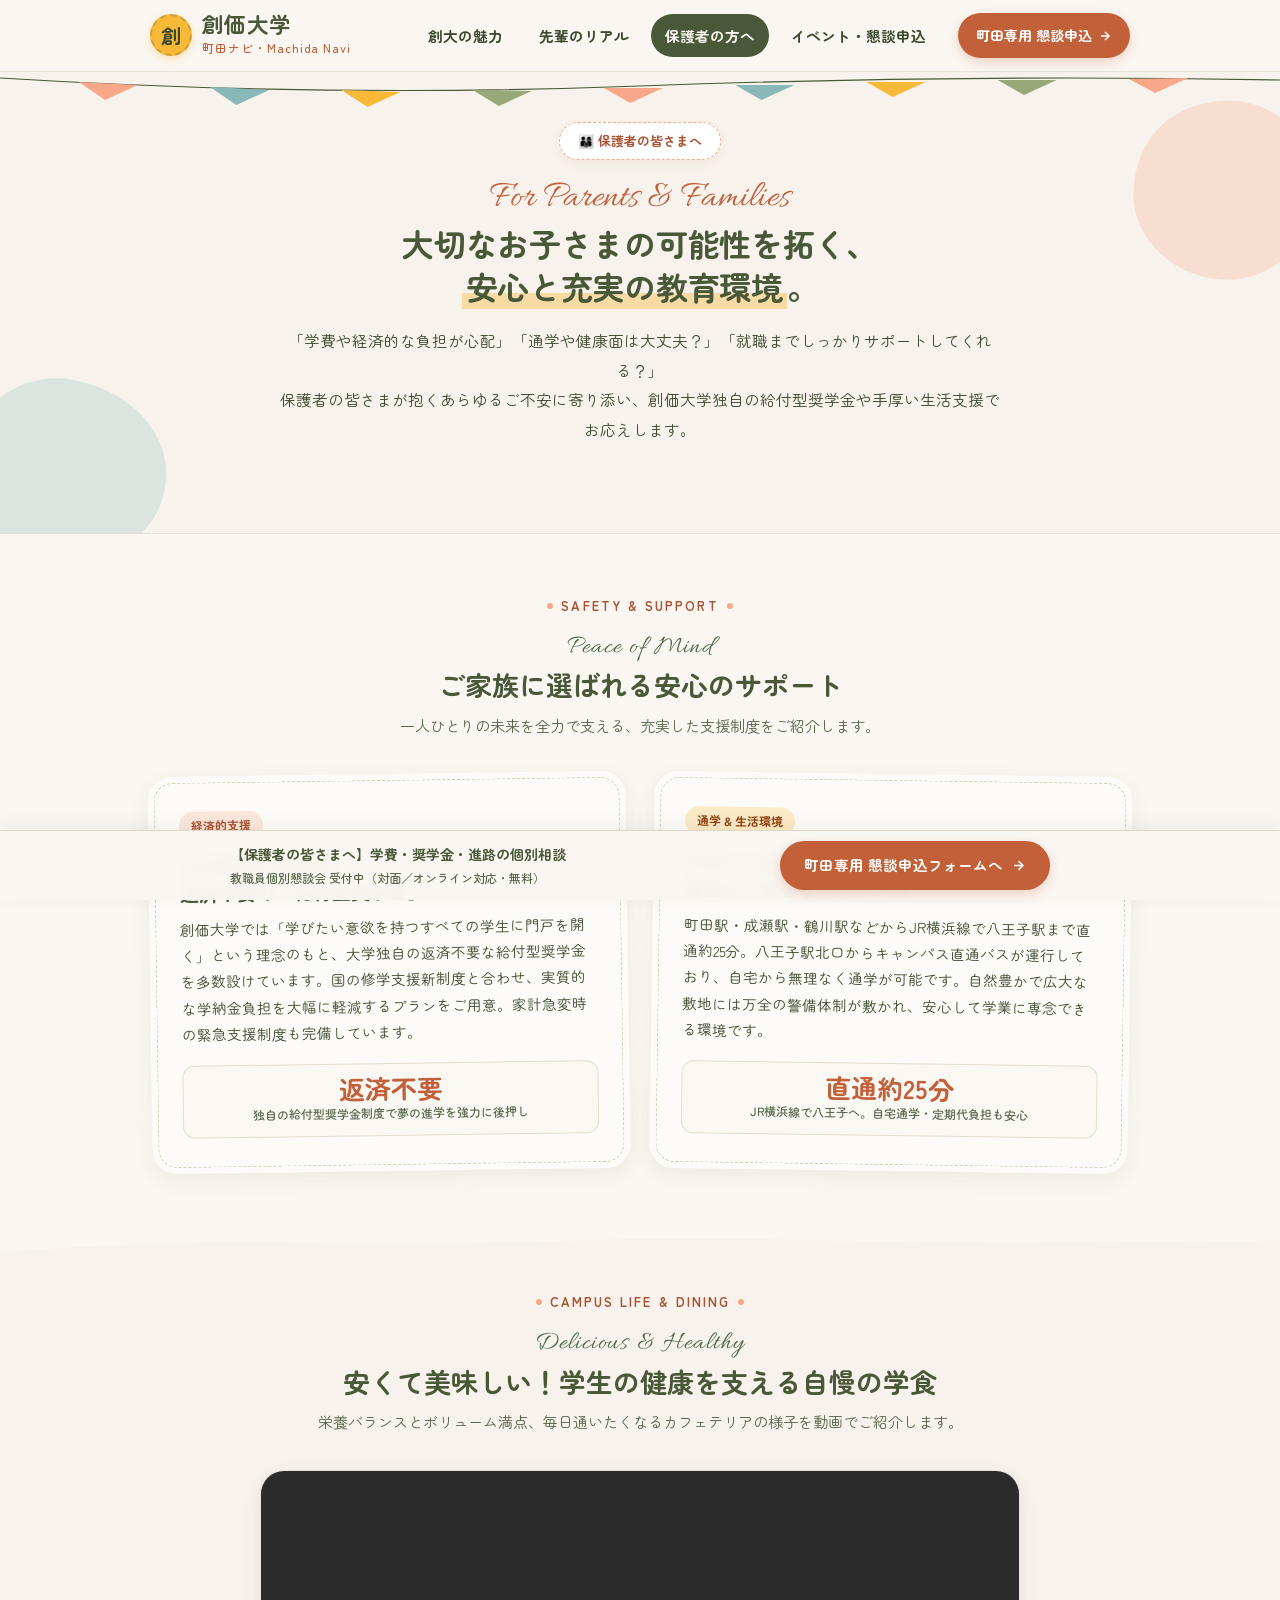
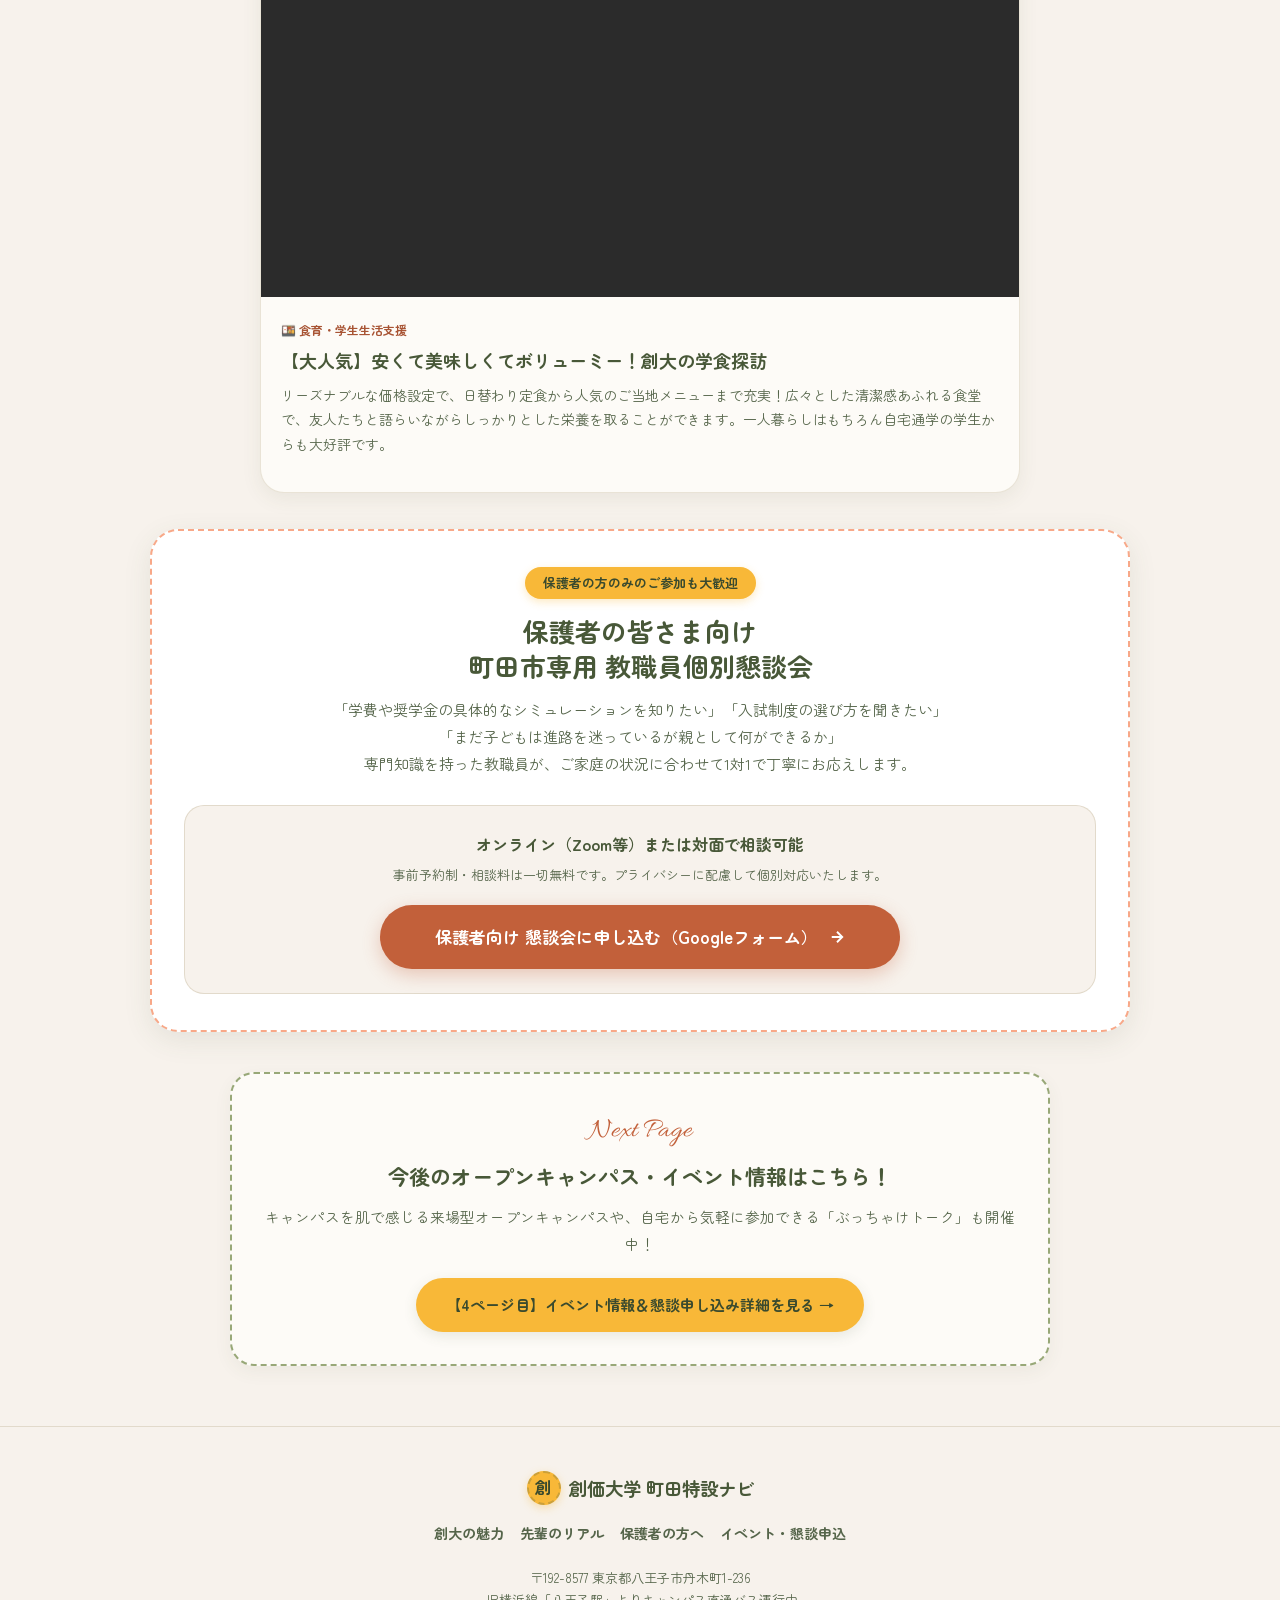
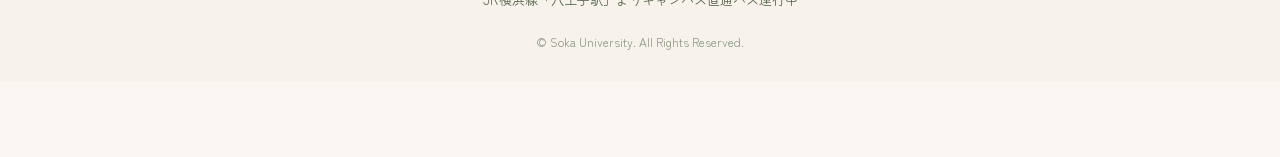
==== parents.html @ 089445e6 "Add files via upload" ====
<!DOCTYPE html>
<html lang="ja">
<head>
  <meta charset="UTF-8">
  <meta name="viewport" content="width=device-width, initial-scale=1.0">
  <title>保護者の皆さまへ | 奨学金・学食・安心の支援体制 | 創価大学 町田特設ナビ</title>
  <meta name="description" content="創価大学の保護者向け情報サイト。返済不要の充実した給付型奨学金、安くて栄養満点な名物学食、町田からの通学環境や手厚い就職・生活サポート体制をご紹介します。保護者の方のみの個別懇談も受付中。">
  <link rel="preconnect" href="https://fonts.googleapis.com">
  <link rel="preconnect" href="https://fonts.gstatic.com" crossorigin>
  <link href="https://fonts.googleapis.com/css2?family=Zen+Maru+Gothic:wght@400;500;700&family=Allura&display=swap" rel="stylesheet">
  <link rel="stylesheet" href="css/style.css">
</head>
<body>

  <!-- ヘッダー -->
  <header class="header" id="header">
    <div class="wrap header__inner">
      <a href="index.html" class="header__logo">
        <div class="header__logo-icon">創</div>
        <div class="header__logo-text">
          <span class="header__logo-main">創価大学</span>
          <span class="header__logo-sub">町田ナビ • Machida Navi</span>
        </div>
      </a>

      <nav class="header__nav" id="headerNav" aria-label="メインナビゲーション">
        <ul class="header__nav-list">
          <li><a href="index.html" class="header__nav-link">創大の魅力</a></li>
          <li><a href="story.html" class="header__nav-link">先輩のリアル</a></li>
          <li><a href="parents.html" class="header__nav-link active">保護者の方へ</a></li>
          <li><a href="event.html" class="header__nav-link">イベント・懇談申込</a></li>
        </ul>
        <a href="https://forms.gle/iRCZzVQ8u3dxBbDP8" target="_blank" rel="noopener noreferrer" class="header__nav-cta">
          <span>町田専用 懇談申込</span>
          <svg width="14" height="14" viewBox="0 0 24 24" fill="none" stroke="currentColor" stroke-width="2.5"><path d="M5 12h14M12 5l7 7-7 7"/></svg>
        </a>
      </nav>

      <button class="hamburger" id="hamburger" aria-label="メニューを開く" aria-expanded="false">
        <span></span><span></span><span></span>
      </button>
    </div>
  </header>

  <!-- ヒーローセクション -->
  <section class="hero" id="hero">
    <!-- 旗ガーランド -->
    <svg class="hero__bunting" viewBox="0 0 390 40" preserveAspectRatio="none" aria-hidden="true">
      <path d="M0 6 Q98 26 195 14 T390 8" stroke="#485838" stroke-width="1.2" fill="none" />
      <polygon points="24,10 42,13 32,28" fill="#F8A888" />
      <polygon points="64,15 82,18 72,33" fill="#88B8B8" />
      <polygon points="104,18 122,20 112,35" fill="#F8B838" />
      <polygon points="144,18 162,19 152,34" fill="#98A878" />
      <polygon points="184,16 202,16 192,31" fill="#F8A888" />
      <polygon points="224,13 242,13 232,28" fill="#88B8B8" />
      <polygon points="264,10 282,10 272,25" fill="#F8B838" />
      <polygon points="304,8 322,8 312,23" fill="#98A878" />
      <polygon points="344,7 362,6 352,21" fill="#F8A888" />
    </svg>

    <!-- 有機的なBlob -->
    <svg class="hero__blob hero__blob--coral" viewBox="0 0 200 200" aria-hidden="true">
      <path d="M104 8 C150 6 190 42 186 92 C182 142 142 176 96 170 C50 164 16 126 22 82 C28 38 58 10 104 8 Z" fill="#F8A888" opacity=".28" />
    </svg>
    <svg class="hero__blob hero__blob--blue" viewBox="0 0 220 180" aria-hidden="true">
      <path d="M112 6 C160 14 202 52 196 100 C190 148 144 174 98 168 C52 162 12 124 16 78 C20 32 64 -2 112 6 Z" fill="#88B8B8" opacity=".24" />
    </svg>

    <div class="wrap hero__inner">
      <div class="hero__badge">
        <span>👨‍👩‍👦 保護者の皆さまへ</span>
      </div>
      <p class="hero__script-title">For Parents & Families</p>
      <h1 class="hero__title">
        大切なお子さまの可能性を拓く、<br>
        <span class="under-wave">安心と充実の教育環境</span>。
      </h1>
      <p class="hero__desc">
        「学費や経済的な負担が心配」「通学や健康面は大丈夫？」「就職までしっかりサポートしてくれる？」<br>
        保護者の皆さまが抱くあらゆるご不安に寄り添い、創価大学独自の給付型奨学金や手厚い生活支援でお応えします。
      </p>
    </div>
  </section>

  <!-- 4つの安心ポイント -->
  <section class="section">
    <div class="wrap">
      <div class="sec-head">
        <span class="eyebrow"><i></i> SAFETY & SUPPORT <i></i></span>
        <span class="eyebrow-script">Peace of Mind</span>
        <h2 class="sec-title">ご家族に選ばれる安心のサポート</h2>
        <p class="sec-desc">一人ひとりの未来を全力で支える、充実した支援制度をご紹介します。</p>
      </div>

      <div class="grid-2">
        <!-- ポイント1: 奨学金制度 -->
        <div class="fuda fuda--tilt-left">
          <div class="fuda__in">
            <span class="tag-badge tag-badge--coral">経済的支援</span>
            <h3 class="card-title">日本屈指の充実度！<br>返済不要の「給付型奨学金」</h3>
            <p class="card-text">
              創価大学では「学びたい意欲を持つすべての学生に門戸を開く」という理念のもと、大学独自の返済不要な給付型奨学金を多数設けています。国の修学支援新制度と合わせ、実質的な学納金負担を大幅に軽減するプランをご用意。家計急変時の緊急支援制度も完備しています。
            </p>
            <div class="card-stat-box">
              <div class="card-stat-num">返済不要</div>
              <div class="card-stat-label">独自の給付型奨学金制度で夢の進学を強力に後押し</div>
            </div>
          </div>
        </div>

        <!-- ポイント2: 町田からの通学環境 -->
        <div class="fuda fuda--tilt-right">
          <div class="fuda__in">
            <span class="tag-badge tag-badge--yellow">通学 & 生活環境</span>
            <h3 class="card-title">町田から通学圏！<br>緑豊かで安全なキャンパス</h3>
            <p class="card-text">
              町田駅・成瀬駅・鶴川駅などからJR横浜線で八王子駅まで直通約25分。八王子駅北口からキャンパス直通バスが運行しており、自宅から無理なく通学が可能です。自然豊かで広大な敷地には万全の警備体制が敷かれ、安心して学業に専念できる環境です。
            </p>
            <div class="card-stat-box">
              <div class="card-stat-num">直通約25分</div>
              <div class="card-stat-label">JR横浜線で八王子へ。自宅通学・定期代負担も安心</div>
            </div>
          </div>
        </div>
      </div>
    </div>
  </section>

  <!-- 自慢の学食・生活支援セクション（動画付き） -->
  <section class="section section--alt">
    <svg class="edge" viewBox="0 0 390 24" preserveAspectRatio="none" aria-hidden="true">
      <path d="M0 24 C58 5 110 20 170 12 C230 4 280 18 334 13 C358 11 376 15 390 10 L390 0 L0 0 Z" fill="#FAF7F2" />
    </svg>

    <div class="wrap">
      <div class="sec-head">
        <span class="eyebrow"><i></i> CAMPUS LIFE & DINING <i></i></span>
        <span class="eyebrow-script">Delicious & Healthy</span>
        <h2 class="sec-title">安くて美味しい！学生の健康を支える自慢の学食</h2>
        <p class="sec-desc">栄養バランスとボリューム満点、毎日通いたくなるカフェテリアの様子を動画でご紹介します。</p>
      </div>

      <div style="max-width: 760px; margin: 0 auto 36px;">
        <div class="video-fuda">
          <div class="video-wrapper">
            <iframe 
              src="https://www.youtube.com/embed/m-9Z3ZLNLdM" 
              title="創価大学の学食紹介" 
              allow="accelerometer; autoplay; clipboard-write; encrypted-media; gyroscope; picture-in-picture; web-share" 
              allowfullscreen>
            </iframe>
          </div>
          <div class="video-content">
            <span class="video-tag">🍱 食育・学生生活支援</span>
            <h3 class="video-title">【大人気】安くて美味しくてボリューミー！創大の学食探訪</h3>
            <p class="video-desc">
              リーズナブルな価格設定で、日替わり定食から人気のご当地メニューまで充実！広々とした清潔感あふれる食堂で、友人たちと語らいながらしっかりとした栄養を取ることができます。一人暮らしはもちろん自宅通学の学生からも大好評です。
            </p>
          </div>
        </div>
      </div>

      <!-- 保護者専用相談案内 -->
      <div class="counseling-card">
        <span class="counseling-badge-ribbon">保護者の方のみのご参加も大歓迎</span>
        <h2 class="counseling-title">保護者の皆さま向け<br>町田市専用 教職員個別懇談会</h2>
        <p class="counseling-lead">
          「学費や奨学金の具体的なシミュレーションを知りたい」「入試制度の選び方を聞きたい」「まだ子どもは進路を迷っているが親として何ができるか」<br>
          専門知識を持った教職員が、ご家庭の状況に合わせて1対1で丁寧にお応えします。
        </p>

        <div class="counseling-btn-area">
          <div class="counseling-btn-title">オンライン（Zoom等）または対面で相談可能</div>
          <div class="counseling-btn-sub">事前予約制・相談料は一切無料です。プライバシーに配慮して個別対応いたします。</div>
          <a href="https://forms.gle/iRCZzVQ8u3dxBbDP8" target="_blank" rel="noopener noreferrer" class="btn-counseling-main">
            <span>保護者向け 懇談会に申し込む（Googleフォーム）</span>
            <svg width="18" height="18" viewBox="0 0 24 24" fill="none" stroke="currentColor" stroke-width="2.5"><path d="M5 12h14M12 5l7 7-7 7"/></svg>
          </a>
        </div>
      </div>

      <!-- 次ページへの案内バナー -->
      <div class="next-banner">
        <span class="next-banner__script">Next Page</span>
        <h3 class="next-banner__title">今後のオープンキャンパス・イベント情報はこちら！</h3>
        <p class="next-banner__desc">キャンパスを肌で感じる来場型オープンキャンパスや、自宅から気軽に参加できる「ぶっちゃけトーク」も開催中！</p>
        <a href="event.html" class="btn">
          <span>【4ページ目】イベント情報＆懇談申し込み詳細を見る →</span>
        </a>
      </div>
    </div>
  </section>

  <!-- フッター -->
  <footer class="footer">
    <div class="wrap">
      <div class="footer__logo-wrap">
        <div class="header__logo-icon" style="width: 34px; height: 34px; font-size: 1.05rem;">創</div>
        <strong style="color: var(--green); font-size: 1.15rem;">創価大学 町田特設ナビ</strong>
      </div>
      <div class="footer__nav">
        <a href="index.html">創大の魅力</a>
        <a href="story.html">先輩のリアル</a>
        <a href="parents.html">保護者の方へ</a>
        <a href="event.html">イベント・懇談申込</a>
      </div>
      <p class="footer__access">
        〒192-8577 東京都八王子市丹木町1-236<br>
        JR横浜線「八王子駅」よりキャンパス直通バス運行中
      </p>
      <p class="footer__copy">&copy; Soka University. All Rights Reserved.</p>
    </div>
  </footer>

  <!-- 追従固定CTAバー -->
  <div class="sticky-cta">
    <div class="sticky-cta__inner">
      <div class="sticky-cta__text">
        【保護者の皆さまへ】学費・奨学金・進路の個別相談
        <span>教職員個別懇談会 受付中（対面／オンライン対応・無料）</span>
      </div>
      <a href="https://forms.gle/iRCZzVQ8u3dxBbDP8" target="_blank" rel="noopener noreferrer" class="sticky-cta__btn">
        <span>町田専用 懇談申込フォームへ</span>
        <svg width="15" height="15" viewBox="0 0 24 24" fill="none" stroke="currentColor" stroke-width="2.5"><path d="M5 12h14M12 5l7 7-7 7"/></svg>
      </a>
    </div>
  </div>

  <script src="js/script.js"></script>
</body>
</html>
---- css/style.css ----
@charset "UTF-8";
/* ==========================================================================
   創価大学 町田特設LP スタイルシート
   （まちハロスタイル：温かみ・丸み・オーガニックなクラフトデザイン）
   ========================================================================== */

:root {
  /* 地色（紙・生成り） */
  --paper:       #FAF7F2;
  --paper-2:     #F7F2EC;
  --card:        #FDFBF7;

  /* 文字・主色（優しい深緑・インク） */
  --green:       #485838;
  --green-2:     #486848;
  --ink:         #3A4A2E;   /* 本文色 */
  --ink-soft:    #55654A;   /* 補助テキスト */

  /* 温かみのあるアクセント */
  --coral:       #F8A888;   /* 柔らかなコーラル */
  --coral-mid:   #C2603A;   /* 見出し・CTA用テラコッタ */
  --coral-deep:  #A85434;
  --yellow:      #F8B838;   /* マスタード・創大ゴールド */
  --blue:        #88B8B8;   /* やわらかな創大アクアブルー */
  --blue-ink:    #4F7F7F;
  --sage:        #98A878;
  --dash:        #D6CBB6;   /* クラフト点線 */

  --font: 'Zen Maru Gothic', 'Hiragino Maru Gothic ProN', sans-serif;
  --font-script: 'Allura', cursive;

  --ease: cubic-bezier(.16, 1, .3, 1);
  --header-h: 72px;
}

/* リセット＆基本設定 */
*, *::before, *::after {
  box-sizing: border-box;
  margin: 0;
  padding: 0;
}

html {
  scroll-behavior: smooth;
  scroll-padding-top: var(--header-h);
}

body {
  font-family: var(--font);
  background-color: var(--paper);
  color: var(--ink);
  line-height: 1.85;
  -webkit-font-smoothing: antialiased;
  padding-bottom: 76px; /* 追従フッターCTA用余白 */
  overflow-x: hidden;
}

a {
  color: var(--coral-mid);
  text-decoration: none;
  transition: all 0.25s var(--ease);
}

a:hover {
  color: var(--coral-deep);
}

img, svg {
  display: block;
  max-width: 100%;
}

ul {
  list-style: none;
}

.wrap {
  width: 100%;
  max-width: 1020px;
  margin-inline: auto;
  padding-inline: 20px;
}

.wrap--narrow {
  max-width: 740px;
}

/* ==========================================================================
   ヘッダー
   ========================================================================== */
.header {
  position: sticky;
  top: 0;
  z-index: 1000;
  background: rgba(250, 247, 242, 0.94);
  backdrop-filter: blur(8px);
  border-bottom: 1px solid rgba(214, 203, 182, 0.5);
  height: var(--header-h);
}

.header__inner {
  display: flex;
  align-items: center;
  justify-content: space-between;
  height: 100%;
}

.header__logo {
  display: flex;
  align-items: center;
  gap: 10px;
  color: var(--green);
}

.header__logo-icon {
  width: 42px;
  height: 42px;
  background: var(--yellow);
  color: var(--ink);
  border-radius: 50%;
  display: flex;
  align-items: center;
  justify-content: center;
  font-weight: 700;
  font-size: 1.25rem;
  box-shadow: 0 3px 8px rgba(248, 184, 56, 0.35);
  border: 2px dashed rgba(72, 88, 56, 0.25);
}

.header__logo-text {
  display: flex;
  flex-direction: column;
}

.header__logo-main {
  font-size: 1.35rem;
  font-weight: 700;
  color: var(--green);
  line-height: 1.15;
  letter-spacing: 0.02em;
}

.header__logo-sub {
  font-size: 0.75rem;
  font-weight: 500;
  color: var(--coral-mid);
  letter-spacing: 0.08em;
}

.header__nav {
  display: flex;
  align-items: center;
  gap: 12px;
}

.header__nav-list {
  display: flex;
  gap: 8px;
}

.header__nav-link {
  display: inline-flex;
  align-items: center;
  padding: 8px 14px;
  font-size: 0.92rem;
  font-weight: 700;
  color: var(--ink);
  border-radius: 999px;
  transition: all 0.25s var(--ease);
}

.header__nav-link:hover {
  background: rgba(248, 168, 136, 0.2);
  color: var(--coral-mid);
}

.header__nav-link.active {
  background: var(--green);
  color: var(--paper);
}

.header__nav-cta {
  display: inline-flex;
  align-items: center;
  gap: 6px;
  background: var(--coral-mid);
  color: #fff !important;
  font-size: 0.88rem;
  font-weight: 700;
  padding: 9px 18px;
  border-radius: 999px;
  box-shadow: 0 4px 12px rgba(194, 96, 58, 0.25);
  transition: transform 0.25s var(--ease), box-shadow 0.25s var(--ease);
  margin-left: 6px;
}

.header__nav-cta:hover {
  transform: translateY(-2px);
  box-shadow: 0 6px 16px rgba(194, 96, 58, 0.35);
}

/* ハンバーガーボタン (SP) */
.hamburger {
  display: none;
  background: none;
  border: none;
  cursor: pointer;
  width: 44px;
  height: 44px;
  flex-direction: column;
  justify-content: center;
  align-items: center;
  gap: 5px;
}

.hamburger span {
  display: block;
  width: 24px;
  height: 2.5px;
  background: var(--green);
  border-radius: 999px;
  transition: all 0.3s var(--ease);
}

/* ==========================================================================
   共通パーツ：アイブロウ・見出し・札（fuda）・ボタン
   ========================================================================== */
.eyebrow {
  display: flex;
  align-items: center;
  justify-content: center;
  gap: 8px;
  font-size: 13px;
  font-weight: 700;
  letter-spacing: 0.16em;
  color: var(--coral-deep);
  margin-bottom: 6px;
}

.eyebrow i {
  width: 6px;
  height: 6px;
  border-radius: 50%;
  background: var(--coral);
  display: inline-block;
}

.eyebrow-script {
  font-family: var(--font-script);
  font-size: 26px;
  color: var(--green-2);
  margin-bottom: -6px;
  letter-spacing: 0.04em;
  display: block;
  text-align: center;
}

.sec-head {
  text-align: center;
  margin-bottom: 34px;
}

.sec-title {
  font-size: 27px;
  font-weight: 700;
  color: var(--green);
  line-height: 1.4;
  margin-bottom: 8px;
}

.sec-desc {
  font-size: 15px;
  color: var(--ink-soft);
}

/* 札 (fuda)：温かみのあるクラフトカード */
.fuda {
  background: var(--card);
  border-radius: 24px;
  padding: 6px;
  box-shadow: 0 6px 20px rgba(72, 88, 56, 0.08);
  transition: transform 0.3s var(--ease), box-shadow 0.3s var(--ease);
}

.fuda:hover {
  transform: translateY(-3px);
  box-shadow: 0 10px 26px rgba(72, 88, 56, 0.13);
}

.fuda__in {
  border: 1.5px dashed var(--dash);
  border-radius: 19px;
  padding: 28px 24px;
  height: 100%;
  display: flex;
  flex-direction: column;
}

.fuda__in--center {
  text-align: center;
}

.fuda--tilt-left {
  transform: rotate(-0.8deg);
}

.fuda--tilt-right {
  transform: rotate(0.8deg);
}

.fuda--tilt-left:hover, .fuda--tilt-right:hover {
  transform: translateY(-3px) rotate(0deg);
}

/* ボタン */
.btn {
  display: inline-flex;
  align-items: center;
  justify-content: center;
  gap: 8px;
  min-height: 48px;
  padding: 13px 30px;
  background: var(--yellow);
  color: var(--ink) !important;
  border-radius: 999px;
  font-size: 15px;
  font-weight: 700;
  box-shadow: 0 4px 14px rgba(72, 88, 56, 0.12);
  transition: transform 0.25s var(--ease), box-shadow 0.25s var(--ease);
  cursor: pointer;
}

.btn:hover {
  transform: translateY(-2px);
  box-shadow: 0 8px 22px rgba(72, 88, 56, 0.22);
}

.btn--coral {
  background: var(--coral-mid);
  color: #fff !important;
  box-shadow: 0 4px 14px rgba(194, 96, 58, 0.25);
}

.btn--coral:hover {
  background: var(--coral-deep);
  box-shadow: 0 8px 22px rgba(194, 96, 58, 0.35);
}

.btn--outline {
  background: transparent;
  color: var(--green) !important;
  border: 1.5px solid var(--green);
  box-shadow: none;
}

.btn--outline:hover {
  background: rgba(72, 88, 56, 0.08);
}

/* ==========================================================================
   ヒーローセクション（有機的な色面 Blob と旗ガーランド）
   ========================================================================== */
.hero {
  position: relative;
  background: var(--paper-2);
  padding: 50px 0 65px;
  overflow: hidden;
  border-bottom: 1px solid rgba(214, 203, 182, 0.5);
}

/* 有機的な色面 Blob */
.hero__blob {
  position: absolute;
  pointer-events: none;
  z-index: 0;
}

.hero__blob--top {
  top: 0;
  left: 0;
  width: 100%;
  height: 90px;
}

.hero__blob--coral {
  top: 20px;
  right: -50px;
  width: 220px;
  height: 220px;
}

.hero__blob--blue {
  bottom: -40px;
  left: -60px;
  width: 260px;
  height: 200px;
}

/* 旗ガーランド */
.hero__bunting {
  position: absolute;
  top: 0;
  left: 0;
  width: 100%;
  height: 40px;
  pointer-events: none;
  z-index: 1;
}

.hero__inner {
  position: relative;
  z-index: 2;
  text-align: center;
  max-width: 760px;
  margin: 0 auto;
}

.hero__badge {
  display: inline-flex;
  align-items: center;
  gap: 8px;
  background: #fff;
  border: 1.5px dashed var(--coral);
  color: var(--coral-deep);
  font-size: 13px;
  font-weight: 700;
  padding: 6px 18px;
  border-radius: 999px;
  margin-bottom: 20px;
  box-shadow: 0 4px 10px rgba(194, 96, 58, 0.08);
}

.hero__script-title {
  font-family: var(--font-script);
  font-size: 38px;
  color: var(--coral-mid);
  line-height: 1;
  margin-bottom: 4px;
}

.hero__title {
  font-size: 32px;
  font-weight: 700;
  color: var(--green);
  line-height: 1.35;
  margin-bottom: 18px;
  letter-spacing: -0.01em;
}

.hero__title span.under-wave {
  background: linear-gradient(transparent 65%, rgba(248, 184, 56, 0.4) 65%);
  padding: 0 4px;
}

.hero__desc {
  font-size: 15.5px;
  color: var(--ink);
  line-height: 1.9;
  margin-bottom: 24px;
}

.hero__access-note {
  background: var(--card);
  border: 1.5px dashed var(--dash);
  border-radius: 16px;
  padding: 12px 20px;
  font-size: 14px;
  color: var(--green-2);
  margin-bottom: 28px;
  display: inline-block;
  box-shadow: 0 3px 8px rgba(72, 88, 56, 0.05);
}

.hero__actions {
  display: flex;
  justify-content: center;
  flex-wrap: wrap;
  gap: 14px;
}

/* ==========================================================================
   セクション共通＆グリッド
   ========================================================================== */
.section {
  position: relative;
  padding: 60px 0;
}

.section--alt {
  background: var(--paper-2);
}

/* セクション境界のオーガニックな波 */
.edge {
  position: absolute;
  top: -1px;
  left: 0;
  width: 100%;
  height: 24px;
  pointer-events: none;
}

.edge--bottom {
  top: auto;
  bottom: -1px;
  transform: rotate(180deg);
}

.grid-3 {
  display: grid;
  grid-template-columns: repeat(3, 1fr);
  gap: 22px;
}

.grid-2 {
  display: grid;
  grid-template-columns: repeat(2, 1fr);
  gap: 24px;
}

/* バッジタグ */
.tag-badge {
  display: inline-block;
  align-self: flex-start;
  font-size: 12px;
  font-weight: 700;
  padding: 3px 12px;
  border-radius: 999px;
  margin-bottom: 12px;
}

.tag-badge--coral {
  background: rgba(248, 168, 136, 0.25);
  color: var(--coral-deep);
}

.tag-badge--yellow {
  background: rgba(248, 184, 56, 0.25);
  color: #8b5cf6;
  color: #92400e;
}

.tag-badge--blue {
  background: rgba(136, 184, 184, 0.25);
  color: var(--blue-ink);
}

.card-title {
  font-size: 19px;
  font-weight: 700;
  color: var(--green);
  line-height: 1.45;
  margin-bottom: 10px;
}

.card-text {
  font-size: 14.5px;
  color: var(--ink);
  line-height: 1.8;
  margin-bottom: 18px;
  flex-grow: 1;
}

.card-stat-box {
  background: rgba(250, 247, 242, 0.85);
  border: 1.5px solid rgba(214, 203, 182, 0.6);
  border-radius: 12px;
  padding: 10px;
  text-align: center;
  margin-top: auto;
}

.card-stat-num {
  font-size: 26px;
  font-weight: 700;
  color: var(--coral-mid);
  line-height: 1.1;
}

.card-stat-label {
  font-size: 12px;
  color: var(--ink-soft);
  font-weight: 500;
}

/* ==========================================================================
   動画カード（2ページ目・3ページ目）
   ========================================================================== */
.video-fuda {
  background: var(--card);
  border-radius: 24px;
  overflow: hidden;
  box-shadow: 0 6px 20px rgba(72, 88, 56, 0.08);
  border: 1px solid rgba(214, 203, 182, 0.5);
  display: flex;
  flex-direction: column;
  transition: transform 0.3s var(--ease), box-shadow 0.3s var(--ease);
}

.video-fuda:hover {
  transform: translateY(-4px);
  box-shadow: 0 10px 28px rgba(72, 88, 56, 0.14);
}

.video-wrapper {
  position: relative;
  padding-bottom: 56.25%; /* 16:9比率 */
  height: 0;
  overflow: hidden;
  background: #2b2b2b;
}

.video-wrapper iframe {
  position: absolute;
  top: 0;
  left: 0;
  width: 100%;
  height: 100%;
  border: 0;
}

.video-content {
  padding: 22px 20px;
  display: flex;
  flex-direction: column;
  flex-grow: 1;
}

.video-tag {
  font-size: 12px;
  font-weight: 700;
  color: var(--coral-deep);
  margin-bottom: 6px;
}

.video-title {
  font-size: 18px;
  font-weight: 700;
  color: var(--green);
  line-height: 1.4;
  margin-bottom: 10px;
}

.video-desc {
  font-size: 14px;
  color: var(--ink-soft);
  line-height: 1.75;
  margin-bottom: 14px;
  flex-grow: 1;
}

.video-for-who {
  font-size: 12px;
  color: var(--blue-ink);
  background: rgba(136, 184, 184, 0.2);
  padding: 4px 10px;
  border-radius: 999px;
  display: inline-block;
  align-self: flex-start;
}

/* ==========================================================================
   町田市専用 教職員懇談会 特別セクション
   ========================================================================== */
.counseling-card {
  background: #fff;
  border-radius: 28px;
  padding: 36px 32px;
  box-shadow: 0 8px 28px rgba(72, 88, 56, 0.1);
  border: 2px dashed var(--coral);
  position: relative;
  text-align: center;
}

.counseling-badge-ribbon {
  display: inline-block;
  background: var(--yellow);
  color: var(--ink);
  font-size: 13px;
  font-weight: 700;
  padding: 4px 18px;
  border-radius: 999px;
  margin-bottom: 14px;
  box-shadow: 0 3px 8px rgba(248, 184, 56, 0.3);
}

.counseling-title {
  font-size: 26px;
  font-weight: 700;
  color: var(--green);
  line-height: 1.35;
  margin-bottom: 12px;
}

.counseling-lead {
  font-size: 15px;
  color: var(--ink-soft);
  max-width: 640px;
  margin: 0 auto 28px;
  line-height: 1.8;
}

.counseling-boxes {
  display: grid;
  grid-template-columns: repeat(3, 1fr);
  gap: 16px;
  margin-bottom: 30px;
  text-align: left;
}

.c-box {
  background: var(--paper);
  border: 1.5px dashed var(--dash);
  border-radius: 16px;
  padding: 18px 16px;
}

.c-box-title {
  font-size: 15px;
  font-weight: 700;
  color: var(--green-2);
  margin-bottom: 6px;
}

.c-box-text {
  font-size: 13px;
  color: var(--ink);
  line-height: 1.65;
}

.counseling-btn-area {
  background: var(--paper-2);
  border-radius: 20px;
  padding: 24px 20px;
  border: 1px solid rgba(214, 203, 182, 0.6);
}

.counseling-btn-title {
  font-size: 16px;
  font-weight: 700;
  color: var(--green);
  margin-bottom: 4px;
}

.counseling-btn-sub {
  font-size: 13px;
  color: var(--ink-soft);
  margin-bottom: 18px;
}

.btn-counseling-main {
  display: inline-flex;
  align-items: center;
  justify-content: center;
  gap: 10px;
  background: var(--coral-mid);
  color: #fff !important;
  font-size: 17px;
  font-weight: 700;
  padding: 16px 36px;
  border-radius: 999px;
  box-shadow: 0 6px 18px rgba(194, 96, 58, 0.3);
  transition: transform 0.25s var(--ease), box-shadow 0.25s var(--ease);
  width: 100%;
  max-width: 520px;
}

.btn-counseling-main:hover {
  background: var(--coral-deep);
  transform: translateY(-2px);
  box-shadow: 0 8px 24px rgba(194, 96, 58, 0.4);
}

/* ==========================================================================
   FAQ アコーディオン（まちハロ風）
   ========================================================================== */
.faq-wrap {
  max-width: 760px;
  margin: 0 auto;
  display: flex;
  flex-direction: column;
  gap: 14px;
}

.faq-card {
  background: var(--card);
  border-radius: 18px;
  box-shadow: 0 4px 12px rgba(72, 88, 56, 0.06);
  border: 1px solid rgba(214, 203, 182, 0.5);
  overflow: hidden;
  transition: all 0.25s var(--ease);
}

.faq-card.active {
  border-color: var(--coral);
}

.faq-q {
  padding: 18px 22px;
  font-size: 15.5px;
  font-weight: 700;
  color: var(--green);
  cursor: pointer;
  display: flex;
  justify-content: space-between;
  align-items: center;
  user-select: none;
}

.faq-q-left {
  display: flex;
  align-items: center;
  gap: 10px;
}

.faq-badge-q {
  width: 26px;
  height: 26px;
  background: var(--yellow);
  color: var(--ink);
  border-radius: 50%;
  display: flex;
  align-items: center;
  justify-content: center;
  font-size: 14px;
  font-weight: 700;
  flex-shrink: 0;
}

.faq-icon-arrow {
  width: 20px;
  height: 20px;
  stroke: var(--ink-soft);
  transition: transform 0.3s var(--ease);
}

.faq-card.active .faq-icon-arrow {
  transform: rotate(180deg);
  stroke: var(--coral-mid);
}

.faq-a {
  max-height: 0;
  overflow: hidden;
  transition: max-height 0.35s ease-out;
  background: rgba(250, 247, 242, 0.7);
  border-top: 1px dashed rgba(214, 203, 182, 0.5);
}

.faq-a-inner {
  padding: 18px 22px 20px 58px;
  font-size: 14.5px;
  color: var(--ink);
  line-height: 1.8;
}

/* ==========================================================================
   次ページ案内バナー（温かいカード調）
   ========================================================================== */
.next-banner {
  background: var(--card);
  border: 2px dashed var(--sage);
  border-radius: 24px;
  padding: 32px 24px;
  text-align: center;
  margin: 40px auto 0;
  max-width: 820px;
  box-shadow: 0 6px 18px rgba(72, 88, 56, 0.06);
}

.next-banner__script {
  font-family: var(--font-script);
  font-size: 28px;
  color: var(--coral-mid);
}

.next-banner__title {
  font-size: 21px;
  font-weight: 700;
  color: var(--green);
  margin-bottom: 8px;
}

.next-banner__desc {
  font-size: 14.5px;
  color: var(--ink-soft);
  margin-bottom: 20px;
}

/* ==========================================================================
   フッター
   ========================================================================== */
.footer {
  background: var(--paper-2);
  border-top: 1px solid rgba(214, 203, 182, 0.6);
  padding: 44px 0 28px;
  text-align: center;
}

.footer__logo-wrap {
  display: inline-flex;
  align-items: center;
  gap: 8px;
  margin-bottom: 16px;
}

.footer__nav {
  display: flex;
  justify-content: center;
  flex-wrap: wrap;
  gap: 16px;
  margin-bottom: 20px;
}

.footer__nav a {
  font-size: 14px;
  color: var(--ink-soft);
  font-weight: 700;
}

.footer__nav a:hover {
  color: var(--coral-mid);
}

.footer__access {
  font-size: 13px;
  color: var(--ink-soft);
  line-height: 1.7;
  margin-bottom: 20px;
}

.footer__copy {
  font-size: 12px;
  color: #8c9884;
}

/* ==========================================================================
   追従固定CTAバー（温かいピル型）
   ========================================================================== */
.sticky-cta {
  position: fixed;
  bottom: 0;
  left: 0;
  width: 100%;
  background: rgba(250, 247, 242, 0.96);
  backdrop-filter: blur(8px);
  border-top: 1.5px solid rgba(214, 203, 182, 0.7);
  box-shadow: 0 -4px 16px rgba(72, 88, 56, 0.08);
  padding: 10px 18px;
  z-index: 999;
}

.sticky-cta__inner {
  max-width: 820px;
  margin: 0 auto;
  display: flex;
  align-items: center;
  justify-content: space-between;
  gap: 14px;
}

.sticky-cta__text {
  font-size: 14px;
  font-weight: 700;
  color: var(--green);
}

.sticky-cta__text span {
  display: block;
  font-size: 12px;
  font-weight: 500;
  color: var(--ink-soft);
}

.sticky-cta__btn {
  display: inline-flex;
  align-items: center;
  justify-content: center;
  gap: 8px;
  background: var(--coral-mid);
  color: #fff !important;
  font-size: 14.5px;
  font-weight: 700;
  padding: 11px 24px;
  border-radius: 999px;
  box-shadow: 0 4px 12px rgba(194, 96, 58, 0.25);
  white-space: nowrap;
  animation: pulse-warm 2.2s infinite;
}

@keyframes pulse-warm {
  0% { transform: scale(1); }
  50% { transform: scale(1.02); }
  100% { transform: scale(1); }
}

/* ==========================================================================
   レスポンシブ (SP最適化)
   ========================================================================== */
@media (max-width: 900px) {
  .grid-3 {
    grid-template-columns: 1fr;
  }
  .grid-2 {
    grid-template-columns: 1fr;
  }
  .counseling-boxes {
    grid-template-columns: 1fr;
  }
  .hero__title {
    font-size: 26px;
  }
  .sec-title {
    font-size: 22px;
  }
}

@media (max-width: 768px) {
  .hamburger {
    display: flex;
  }

  .header__nav {
    position: fixed;
    top: var(--header-h);
    right: -100%;
    width: 280px;
    height: calc(100vh - var(--header-h));
    background: var(--paper-2);
    border-left: 1.5px dashed var(--dash);
    box-shadow: -8px 0 24px rgba(72, 88, 56, 0.12);
    flex-direction: column;
    padding: 30px 20px;
    gap: 20px;
    transition: right 0.35s var(--ease);
  }

  .header__nav.active {
    right: 0;
  }

  .header__nav-list {
    flex-direction: column;
    width: 100%;
    gap: 8px;
  }

  .header__nav-link {
    width: 100%;
    padding: 12px 16px;
    font-size: 15px;
  }

  .header__nav-cta {
    width: 100%;
    justify-content: center;
    margin-left: 0;
    padding: 12px;
    font-size: 15px;
  }

  .hamburger.active span:nth-child(1) {
    transform: rotate(45deg) translate(5px, 5px);
  }
  .hamburger.active span:nth-child(2) {
    opacity: 0;
  }
  .hamburger.active span:nth-child(3) {
    transform: rotate(-45deg) translate(5px, -5px);
  }

  .counseling-card {
    padding: 24px 18px;
  }

  .counseling-title {
    font-size: 21px;
  }

  .btn-counseling-main {
    font-size: 15px;
    padding: 14px 20px;
  }

  .sticky-cta__text {
    display: none;
  }

  .sticky-cta__btn {
    width: 100%;
    font-size: 14.5px;
    padding: 12px;
  }
}
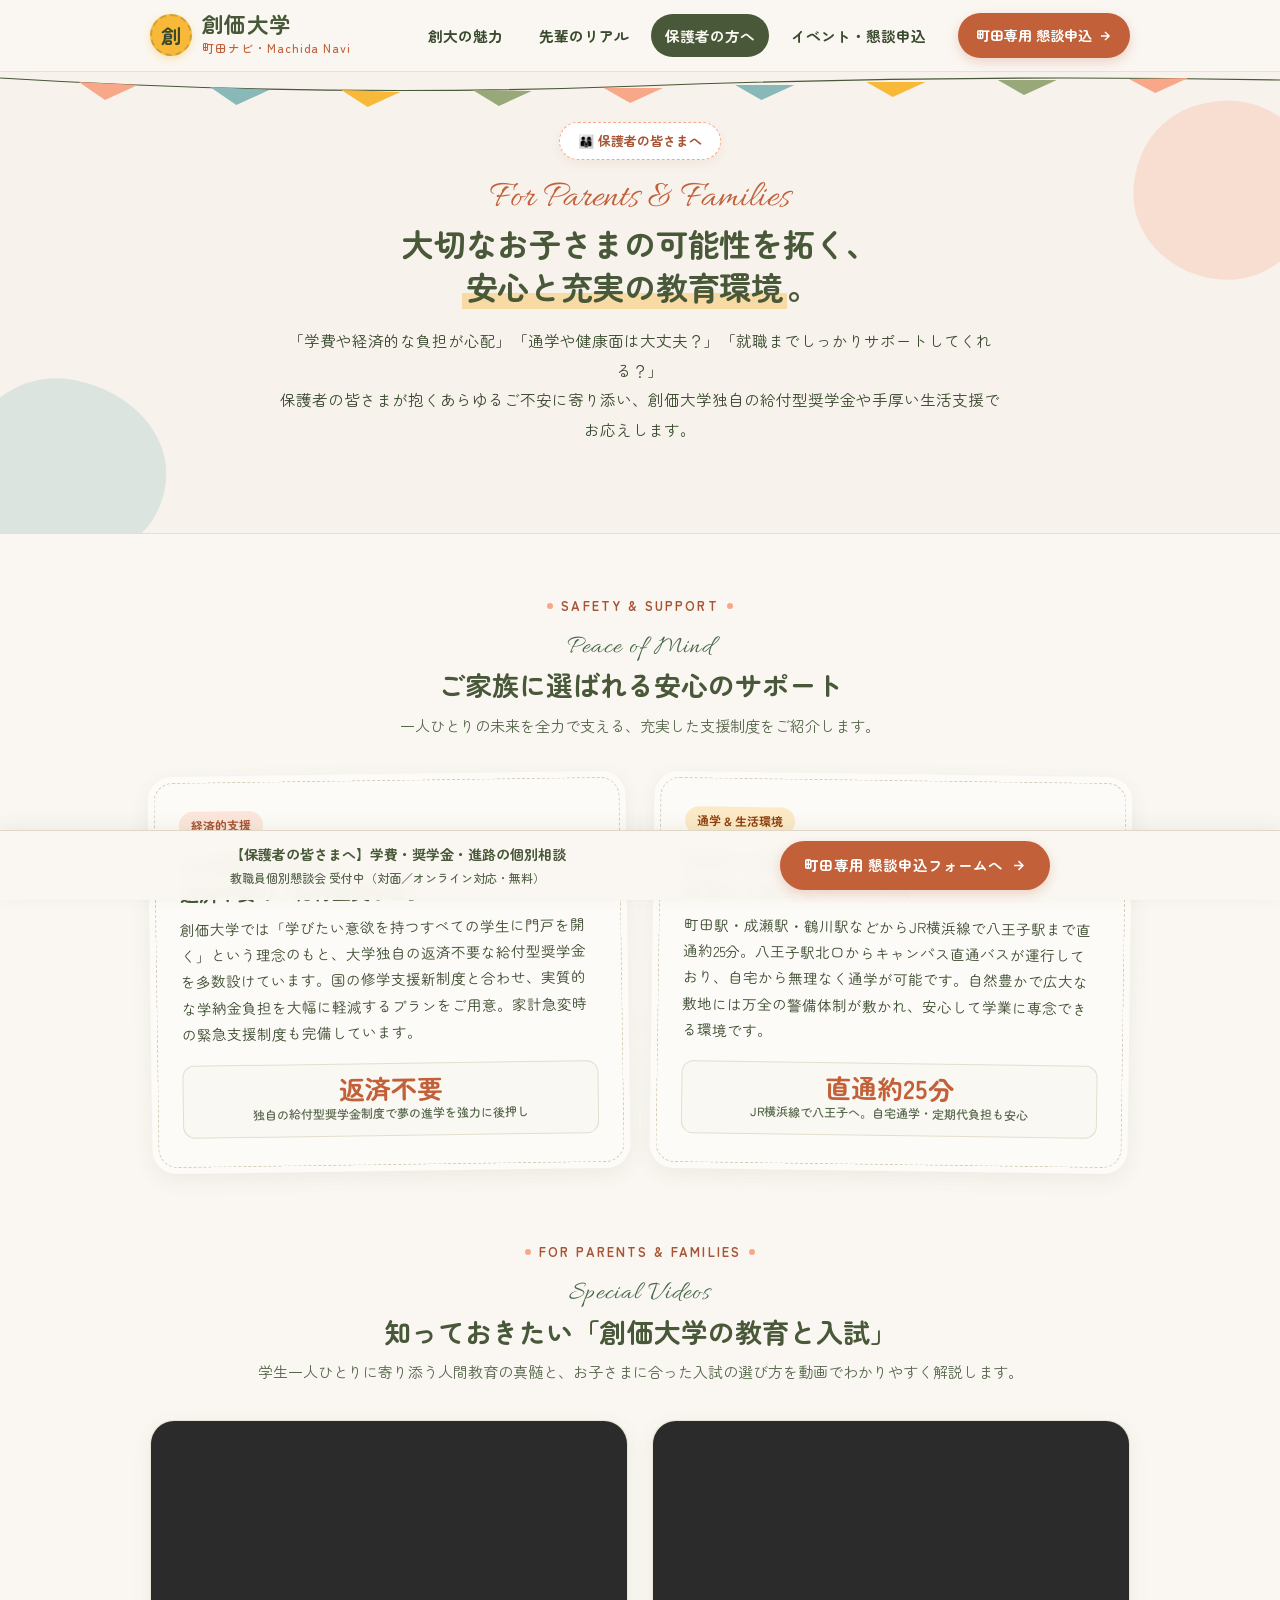
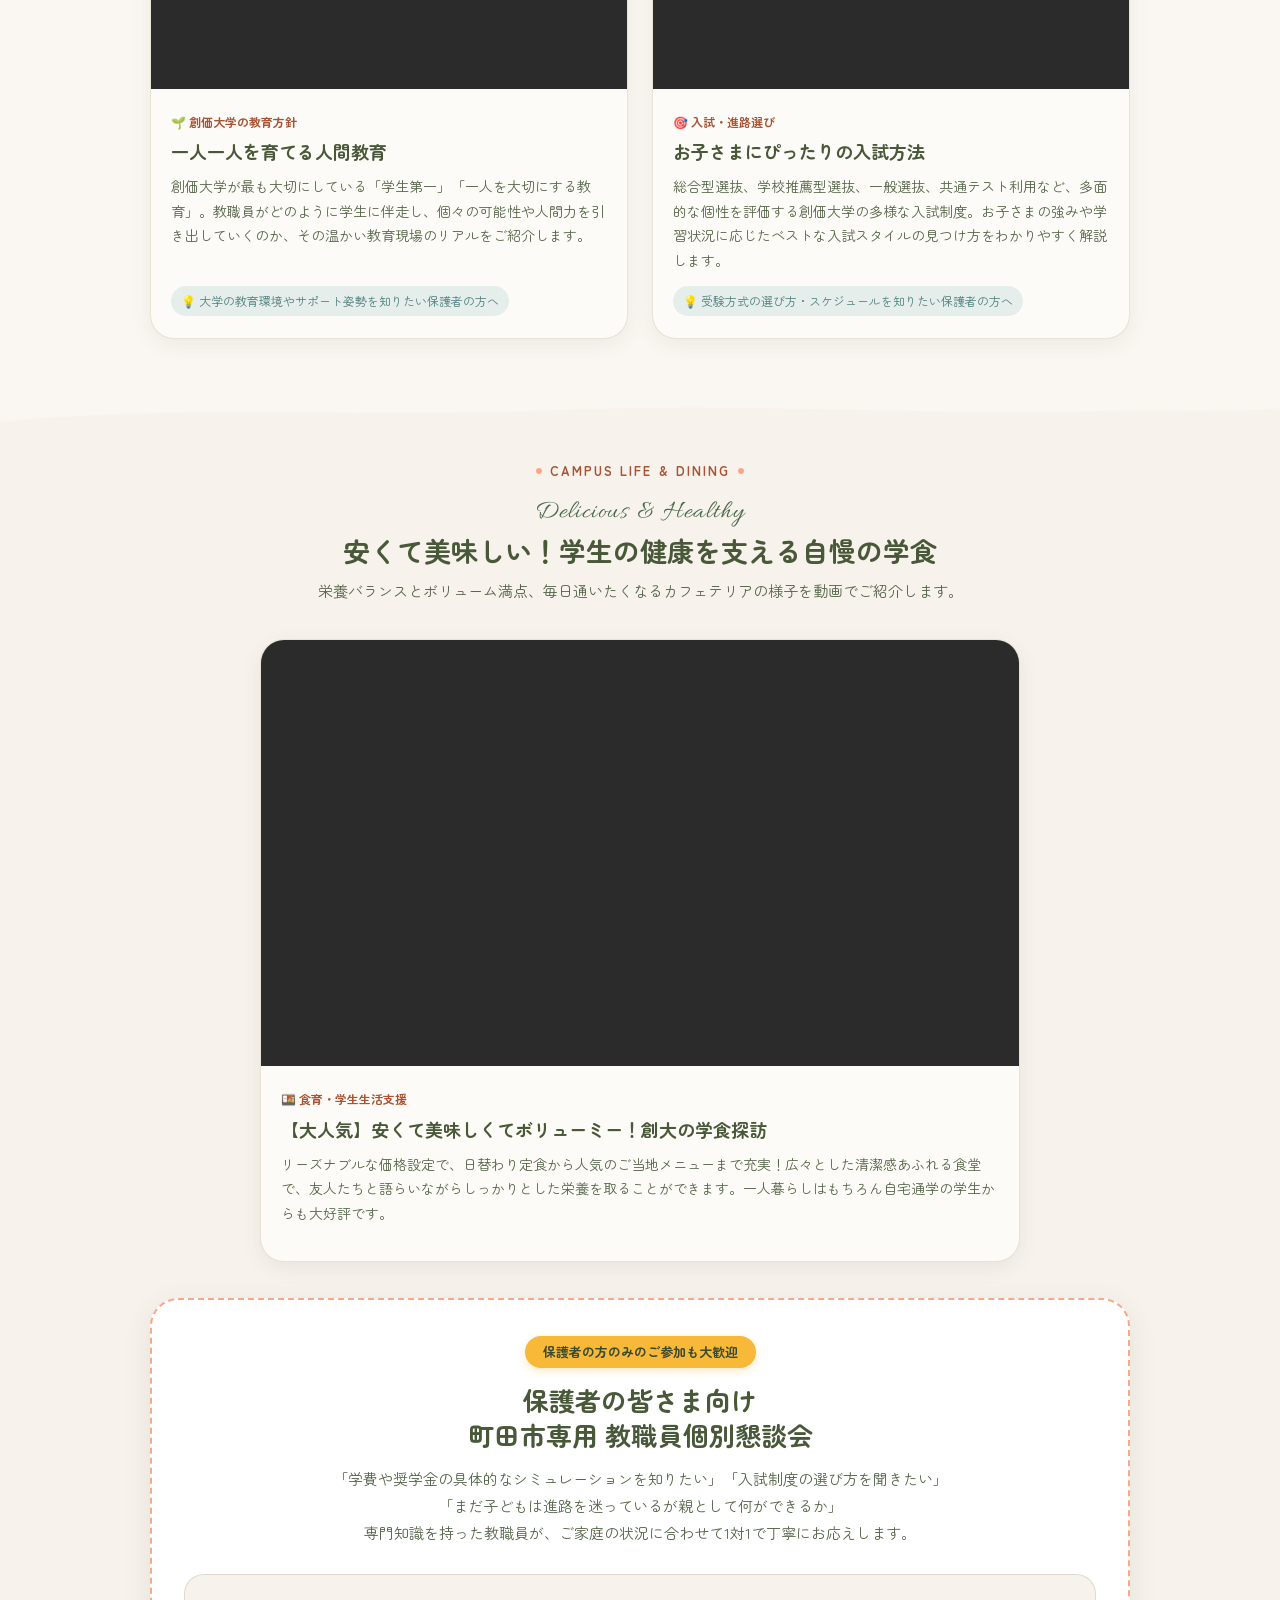
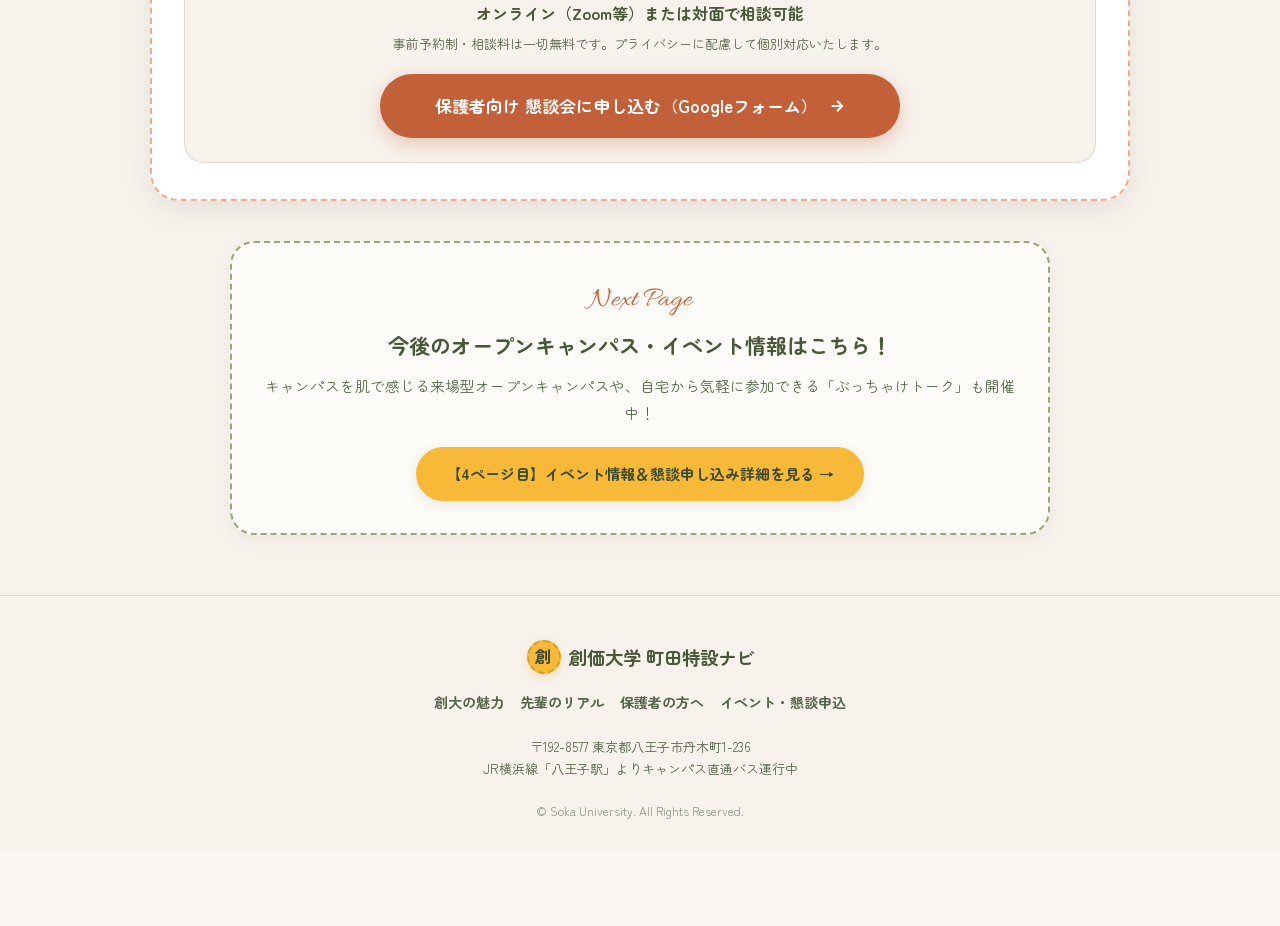
==== commit 497d394e: "Add files via upload" ====
--- a/parents.html
+++ b/parents.html
@@ -126,6 +126,60 @@
     </div>
   </section>
 
+  <!-- 注目ムービー：人間教育＆入試情報（保護者向け） -->
+  <section class="section" style="padding-top: 10px;">
+    <div class="wrap">
+      <div class="sec-head">
+        <span class="eyebrow"><i></i> FOR PARENTS & FAMILIES <i></i></span>
+        <span class="eyebrow-script">Special Videos</span>
+        <h2 class="sec-title">知っておきたい「創価大学の教育と入試」</h2>
+        <p class="sec-desc">学生一人ひとりに寄り添う人間教育の真髄と、お子さまに合った入試の選び方を動画でわかりやすく解説します。</p>
+      </div>
+
+      <div class="grid-2">
+        <!-- 動画1: 一人一人を育てる人間教育 -->
+        <div class="video-fuda">
+          <div class="video-wrapper">
+            <iframe 
+              src="https://www.youtube.com/embed/8otju6SGbWw" 
+              title="一人一人を育てる人間教育" 
+              allow="accelerometer; autoplay; clipboard-write; encrypted-media; gyroscope; picture-in-picture; web-share" 
+              allowfullscreen>
+            </iframe>
+          </div>
+          <div class="video-content">
+            <span class="video-tag">🌱 創価大学の教育方針</span>
+            <h3 class="video-title">一人一人を育てる人間教育</h3>
+            <p class="video-desc">
+              創価大学が最も大切にしている「学生第一」「一人を大切にする教育」。教職員がどのように学生に伴走し、個々の可能性や人間力を引き出していくのか、その温かい教育現場のリアルをご紹介します。
+            </p>
+            <span class="video-for-who">💡 大学の教育環境やサポート姿勢を知りたい保護者の方へ</span>
+          </div>
+        </div>
+
+        <!-- 動画2: ぴったりの入試方法 -->
+        <div class="video-fuda">
+          <div class="video-wrapper">
+            <iframe 
+              src="https://www.youtube.com/embed/hlQCZhpu2iE" 
+              title="ぴったりの入試方法" 
+              allow="accelerometer; autoplay; clipboard-write; encrypted-media; gyroscope; picture-in-picture; web-share" 
+              allowfullscreen>
+            </iframe>
+          </div>
+          <div class="video-content">
+            <span class="video-tag">🎯 入試・進路選び</span>
+            <h3 class="video-title">お子さまにぴったりの入試方法</h3>
+            <p class="video-desc">
+              総合型選抜、学校推薦型選抜、一般選抜、共通テスト利用など、多面的な個性を評価する創価大学の多様な入試制度。お子さまの強みや学習状況に応じたベストな入試スタイルの見つけ方をわかりやすく解説します。
+            </p>
+            <span class="video-for-who">💡 受験方式の選び方・スケジュールを知りたい保護者の方へ</span>
+          </div>
+        </div>
+      </div>
+    </div>
+  </section>
+
   <!-- 自慢の学食・生活支援セクション（動画付き） -->
   <section class="section section--alt">
     <svg class="edge" viewBox="0 0 390 24" preserveAspectRatio="none" aria-hidden="true">
--- a/css/style.css
+++ b/css/style.css
@@ -581,6 +581,48 @@
   font-size: 12px;
   color: var(--ink-soft);
   font-weight: 500;
+}
+
+/* タブ切り替えボタン */
+.tab-filter-wrap {
+  display: flex;
+  justify-content: center;
+  flex-wrap: wrap;
+  gap: 8px;
+  margin-bottom: 28px;
+}
+
+.tab-btn {
+  background: var(--card);
+  border: 1.5px dashed var(--dash);
+  color: var(--ink-soft);
+  font-family: var(--font);
+  font-size: 13.5px;
+  font-weight: 700;
+  padding: 8px 18px;
+  border-radius: 999px;
+  cursor: pointer;
+  transition: all 0.25s var(--ease);
+}
+
+.tab-btn:hover {
+  border-color: var(--coral);
+  color: var(--coral-mid);
+}
+
+.tab-btn.active {
+  background: var(--green);
+  border-color: var(--green);
+  color: #fff;
+  box-shadow: 0 4px 12px rgba(72, 88, 56, 0.2);
+}
+
+.video-card-item {
+  transition: all 0.3s var(--ease);
+}
+
+.video-card-item.is-hidden {
+  display: none !important;
 }
 
 /* ==========================================================================
